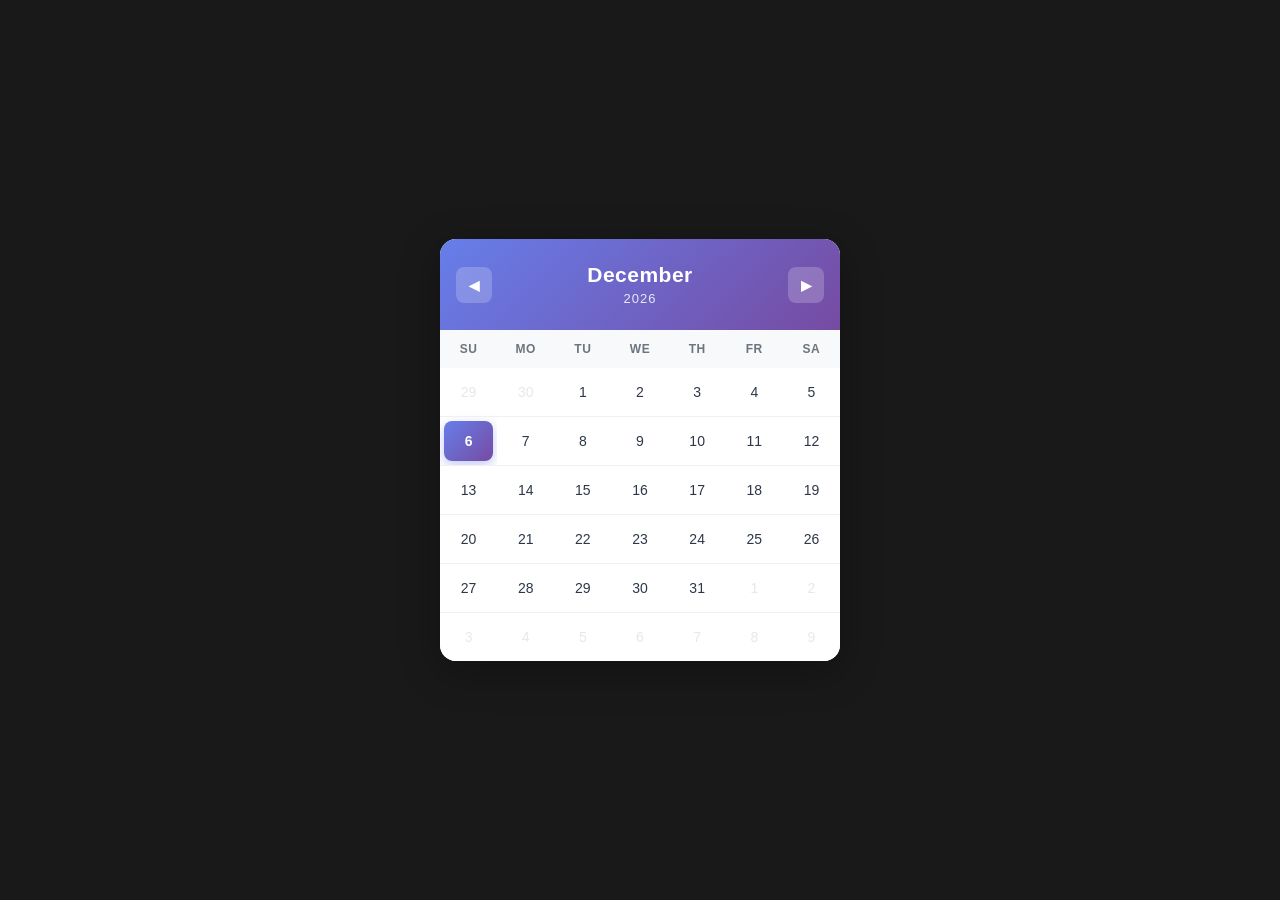
==== index.html @ a76a712a "index.html" ====
<!DOCTYPE html>
<html lang="en">
<head>
<meta charset="UTF-8">
<meta name="viewport" content="width=device-width, initial-scale=1.0">
<title>Calendar</title>

<style>
* {
    box-sizing: border-box;
}

body {
    margin: 0;
    min-height: 100vh;
    background: #191919;
    font-family: -apple-system, BlinkMacSystemFont, 'Segoe UI', 'Roboto', 'Oxygen', 'Ubuntu', 'Cantarell', sans-serif;
}

.wrapper {
    display: flex;
    align-items: center;
    justify-content: center;
    min-height: 100vh;
    padding: 20px;
}

#calendar {
    margin: 0 auto;
    font-size: 14px;
}

table {
    border-collapse: collapse;
    table-layout: fixed;
    background-color: #fff;
    border-radius: 16px;
    overflow: hidden;
    box-shadow: 0 10px 40px rgba(0, 0, 0, 0.3);
    width: 400px;
}

.month {
    background: linear-gradient(135deg, #667eea 0%, #764ba2 100%);
    color: #fff;
    font-size: 1.5em;
    font-weight: 600;
    padding: 24px 20px;
    position: relative;
    letter-spacing: 0.5px;
}

.year {
    font-size: 13px;
    font-weight: 400;
    display: block;
    color: rgba(255, 255, 255, 0.85);
    margin-top: 4px;
    letter-spacing: 1px;
}

.day-header {
    background-color: #f8f9fa;
    font-weight: 600;
    font-size: 12px;
    color: #6c757d;
    text-transform: uppercase;
    letter-spacing: 0.5px;
}

td, th {
    text-align: center;
    background-color: #fff;
}

th {
    padding: 12px 8px;
}

td {
    padding: 0;
    border-bottom: 1px solid #f0f0f0;
    transition: background-color 0.2s ease;
}

td:hover:not(.fora):not(.avui) {
    background-color: #f8f9fa;
}

td > span {
    color: #2d3748;
    padding: 12px;
    display: block;
    border-radius: 8px;
    margin: 4px;
    transition: all 0.2s ease;
    font-weight: 500;
    cursor: pointer;
}

td:hover:not(.fora):not(.avui) > span {
    background-color: #e9ecef;
    transform: scale(1.05);
}

td.avui > span {
    font-weight: 700;
    background: linear-gradient(135deg, #667eea 0%, #764ba2 100%);
    color: #fff;
    box-shadow: 0 4px 12px rgba(102, 126, 234, 0.4);
}

td.fora > span {
    opacity: 0.3;
    color: #adb5bd;
}

.boto-next, .boto-prev {
    background: rgba(255, 255, 255, 0.2);
    color: #fff;
    border: none;
    font-size: 20px;
    font-weight: bold;
    padding: 8px;
    height: 36px;
    width: 36px;
    position: absolute;
    top: 50%;
    transform: translateY(-50%);
    border-radius: 8px;
    cursor: pointer;
    transition: all 0.2s ease;
    display: flex;
    align-items: center;
    justify-content: center;
}

.boto-next:hover, .boto-prev:hover {
    background: rgba(255, 255, 255, 0.3);
    transform: translateY(-50%) scale(1.1);
}

.boto-next:active, .boto-prev:active {
    transform: translateY(-50%) scale(0.95);
}

.boto-next {
    right: 16px;
}

.boto-prev {
    left: 16px;
}

tr:last-child td {
    border-bottom: none;
}
</style>
</head>

<body>

<div class="wrapper">
    <div id="calendar"></div>
</div>

<script>
var months = [
    'January','February','March','April','May','June',
    'July','August','September','October','November','December'
];

var days_abr = ['Su','Mo','Tu','We','Th','Fr','Sa'];

Number.prototype.pad = function(num) {
    return String(this).padStart(num, '0');
}

function calendar(widget, data) {

    var original = widget.querySelector('table');

    if (!original) {
        original = document.createElement('table');
        widget.appendChild(original);
    }

    original.innerHTML = '';

    var headerRow = document.createElement('tr');
    var header = document.createElement('th');
    header.colSpan = 7;
    header.className = 'month';

    var prev = document.createElement('button');
    prev.className = 'boto-prev';
    prev.innerHTML = '&#9666;';
    prev.onclick = () => {
        data.setMonth(data.getMonth() - 1);
        calendar(widget, data);
    };

    var next = document.createElement('button');
    next.className = 'boto-next';
    next.innerHTML = '&#9656;';
    next.onclick = () => {
        data.setMonth(data.getMonth() + 1);
        calendar(widget, data);
    };

    header.innerHTML =
        months[data.getMonth()] +
        '<span class="year">' + data.getFullYear() + '</span>';

    header.appendChild(prev);
    header.appendChild(next);
    headerRow.appendChild(header);
    original.appendChild(headerRow);

    var dayRow = document.createElement('tr');
    days_abr.forEach(d => {
        var th = document.createElement('th');
        th.className = 'day-header';
        th.innerText = d;
        dayRow.appendChild(th);
    });
    original.appendChild(dayRow);

    var firstDay = new Date(data.getFullYear(), data.getMonth(), 1).getDay();
    var current = new Date(data.getFullYear(), data.getMonth(), 1 - firstDay);

    for (let w = 0; w < 6; w++) {
        var row = document.createElement('tr');

        for (let d = 0; d < 7; d++) {
            var td = document.createElement('td');
            var span = document.createElement('span');
            span.innerText = current.getDate();

            if (current.getMonth() !== data.getMonth())
                td.className = 'fora';

            if (current.toDateString() === new Date().toDateString())
                td.className = 'avui';

            td.appendChild(span);
            row.appendChild(td);
            current.setDate(current.getDate() + 1);
        }
        original.appendChild(row);
    }
}

calendar(document.getElementById('calendar'), new Date());
</script>

</body>
</html>
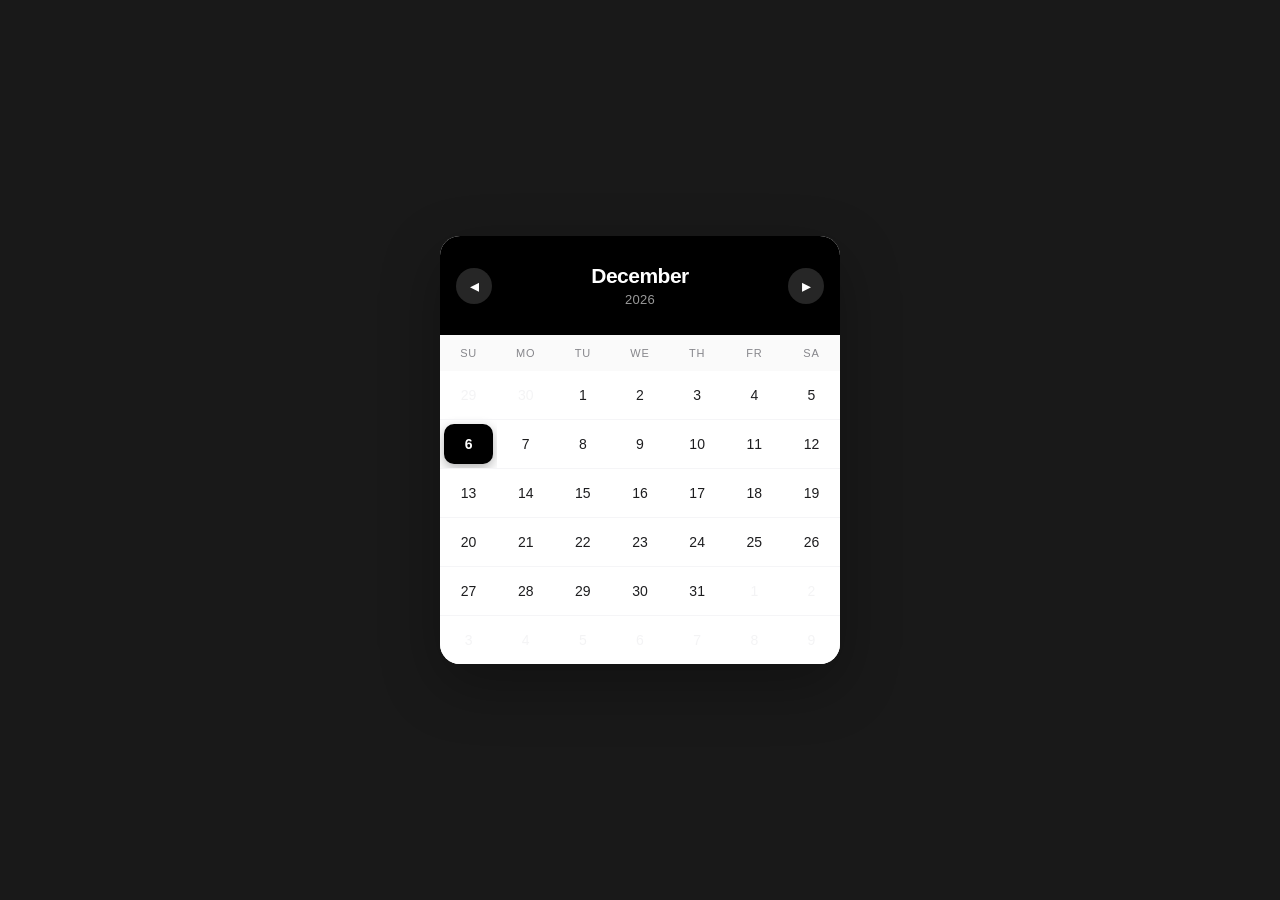
==== commit ad8b02eb: "index.html" ====
--- a/index.html
+++ b/index.html
@@ -14,7 +14,7 @@
     margin: 0;
     min-height: 100vh;
     background: #191919;
-    font-family: -apple-system, BlinkMacSystemFont, 'Segoe UI', 'Roboto', 'Oxygen', 'Ubuntu', 'Cantarell', sans-serif;
+    font-family: -apple-system, BlinkMacSystemFont, 'SF Pro Display', 'SF Pro Text', 'Helvetica Neue', sans-serif;
 }
 
 .wrapper {
@@ -34,38 +34,38 @@
     border-collapse: collapse;
     table-layout: fixed;
     background-color: #fff;
-    border-radius: 16px;
+    border-radius: 20px;
     overflow: hidden;
-    box-shadow: 0 10px 40px rgba(0, 0, 0, 0.3);
+    box-shadow: 0 20px 60px rgba(0, 0, 0, 0.3);
     width: 400px;
 }
 
 .month {
-    background: linear-gradient(135deg, #667eea 0%, #764ba2 100%);
+    background: #000;
     color: #fff;
     font-size: 1.5em;
     font-weight: 600;
-    padding: 24px 20px;
+    padding: 28px 20px;
     position: relative;
-    letter-spacing: 0.5px;
+    letter-spacing: -0.5px;
 }
 
 .year {
     font-size: 13px;
     font-weight: 400;
     display: block;
-    color: rgba(255, 255, 255, 0.85);
+    color: rgba(255, 255, 255, 0.6);
     margin-top: 4px;
-    letter-spacing: 1px;
+    letter-spacing: 0.3px;
 }
 
 .day-header {
-    background-color: #f8f9fa;
-    font-weight: 600;
-    font-size: 12px;
-    color: #6c757d;
+    background-color: #fafafa;
+    font-weight: 500;
+    font-size: 11px;
+    color: #86868b;
     text-transform: uppercase;
-    letter-spacing: 0.5px;
+    letter-spacing: 0.8px;
 }
 
 td, th {
@@ -79,65 +79,66 @@
 
 td {
     padding: 0;
-    border-bottom: 1px solid #f0f0f0;
+    border-bottom: 1px solid #f5f5f7;
     transition: background-color 0.2s ease;
 }
 
 td:hover:not(.fora):not(.avui) {
-    background-color: #f8f9fa;
+    background-color: #fafafa;
 }
 
 td > span {
-    color: #2d3748;
+    color: #1d1d1f;
     padding: 12px;
     display: block;
-    border-radius: 8px;
+    border-radius: 10px;
     margin: 4px;
     transition: all 0.2s ease;
-    font-weight: 500;
+    font-weight: 400;
     cursor: pointer;
 }
 
 td:hover:not(.fora):not(.avui) > span {
-    background-color: #e9ecef;
+    background-color: #f5f5f7;
     transform: scale(1.05);
 }
 
 td.avui > span {
-    font-weight: 700;
-    background: linear-gradient(135deg, #667eea 0%, #764ba2 100%);
+    font-weight: 600;
+    background: #000;
     color: #fff;
-    box-shadow: 0 4px 12px rgba(102, 126, 234, 0.4);
+    box-shadow: 0 4px 12px rgba(0, 0, 0, 0.3);
 }
 
 td.fora > span {
-    opacity: 0.3;
-    color: #adb5bd;
+    opacity: 0.25;
+    color: #d2d2d7;
 }
 
 .boto-next, .boto-prev {
-    background: rgba(255, 255, 255, 0.2);
+    background: rgba(255, 255, 255, 0.15);
     color: #fff;
     border: none;
-    font-size: 20px;
-    font-weight: bold;
+    font-size: 18px;
+    font-weight: 500;
     padding: 8px;
     height: 36px;
     width: 36px;
     position: absolute;
     top: 50%;
     transform: translateY(-50%);
-    border-radius: 8px;
+    border-radius: 50%;
     cursor: pointer;
     transition: all 0.2s ease;
     display: flex;
     align-items: center;
     justify-content: center;
+    backdrop-filter: blur(10px);
 }
 
 .boto-next:hover, .boto-prev:hover {
-    background: rgba(255, 255, 255, 0.3);
-    transform: translateY(-50%) scale(1.1);
+    background: rgba(255, 255, 255, 0.25);
+    transform: translateY(-50%) scale(1.05);
 }
 
 .boto-next:active, .boto-prev:active {
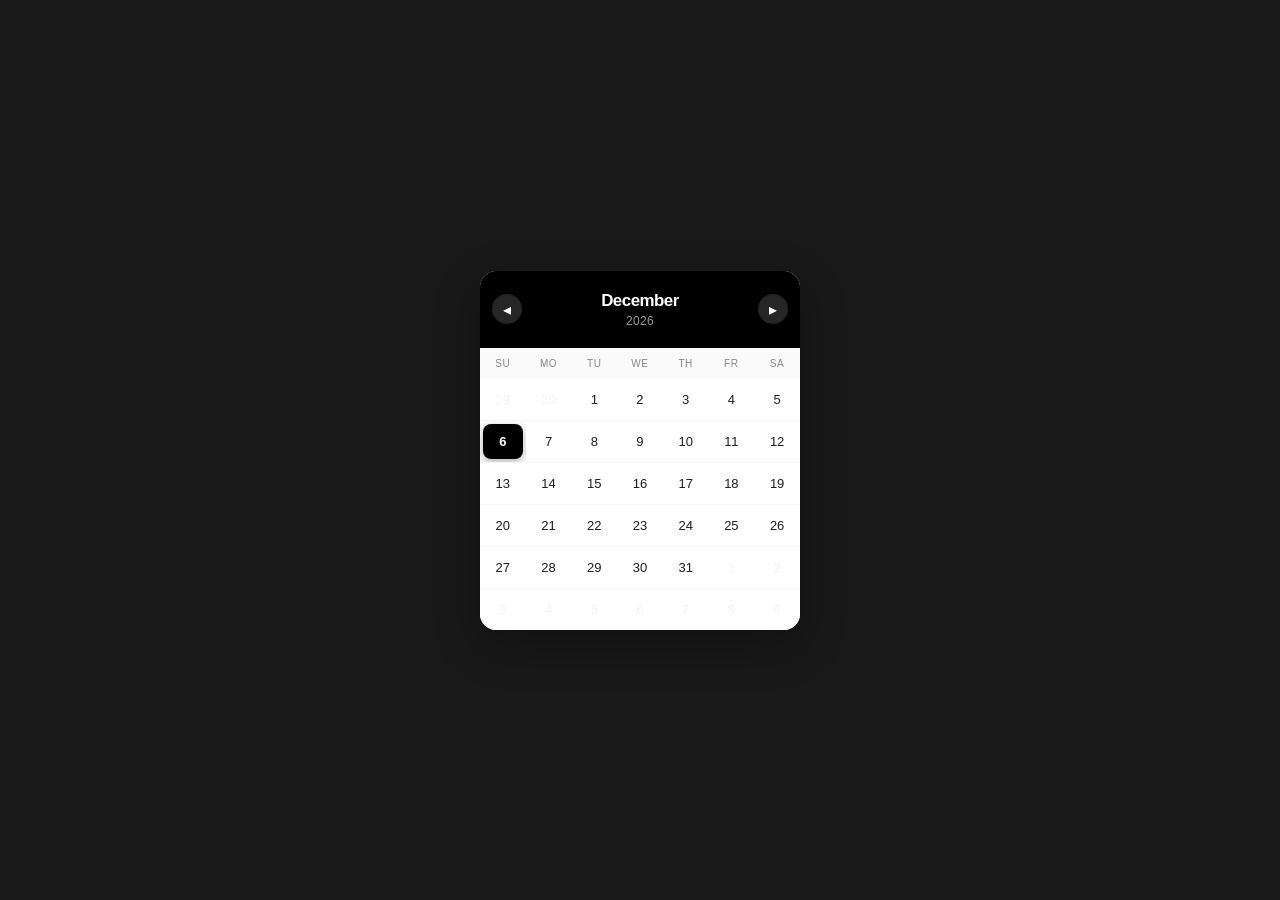
==== commit ec529c57: "index.html" ====
--- a/index.html
+++ b/index.html
@@ -27,45 +27,45 @@
 
 #calendar {
     margin: 0 auto;
-    font-size: 14px;
+    font-size: 13px;
 }
 
 table {
     border-collapse: collapse;
     table-layout: fixed;
     background-color: #fff;
-    border-radius: 20px;
+    border-radius: 16px;
     overflow: hidden;
-    box-shadow: 0 20px 60px rgba(0, 0, 0, 0.3);
-    width: 400px;
+    box-shadow: 0 15px 45px rgba(0, 0, 0, 0.3);
+    width: 320px;
 }
 
 .month {
     background: #000;
     color: #fff;
-    font-size: 1.5em;
+    font-size: 1.3em;
     font-weight: 600;
-    padding: 28px 20px;
+    padding: 20px 16px;
     position: relative;
     letter-spacing: -0.5px;
 }
 
 .year {
-    font-size: 13px;
+    font-size: 12px;
     font-weight: 400;
     display: block;
     color: rgba(255, 255, 255, 0.6);
-    margin-top: 4px;
+    margin-top: 3px;
     letter-spacing: 0.3px;
 }
 
 .day-header {
     background-color: #fafafa;
     font-weight: 500;
-    font-size: 11px;
+    font-size: 10px;
     color: #86868b;
     text-transform: uppercase;
-    letter-spacing: 0.8px;
+    letter-spacing: 0.6px;
 }
 
 td, th {
@@ -74,7 +74,7 @@
 }
 
 th {
-    padding: 12px 8px;
+    padding: 10px 6px;
 }
 
 td {
@@ -89,10 +89,10 @@
 
 td > span {
     color: #1d1d1f;
-    padding: 12px;
+    padding: 10px;
     display: block;
-    border-radius: 10px;
-    margin: 4px;
+    border-radius: 8px;
+    margin: 3px;
     transition: all 0.2s ease;
     font-weight: 400;
     cursor: pointer;
@@ -107,7 +107,7 @@
     font-weight: 600;
     background: #000;
     color: #fff;
-    box-shadow: 0 4px 12px rgba(0, 0, 0, 0.3);
+    box-shadow: 0 3px 10px rgba(0, 0, 0, 0.3);
 }
 
 td.fora > span {
@@ -119,11 +119,11 @@
     background: rgba(255, 255, 255, 0.15);
     color: #fff;
     border: none;
-    font-size: 18px;
+    font-size: 16px;
     font-weight: 500;
-    padding: 8px;
-    height: 36px;
-    width: 36px;
+    padding: 6px;
+    height: 30px;
+    width: 30px;
     position: absolute;
     top: 50%;
     transform: translateY(-50%);
@@ -146,11 +146,11 @@
 }
 
 .boto-next {
-    right: 16px;
+    right: 12px;
 }
 
 .boto-prev {
-    left: 16px;
+    left: 12px;
 }
 
 tr:last-child td {
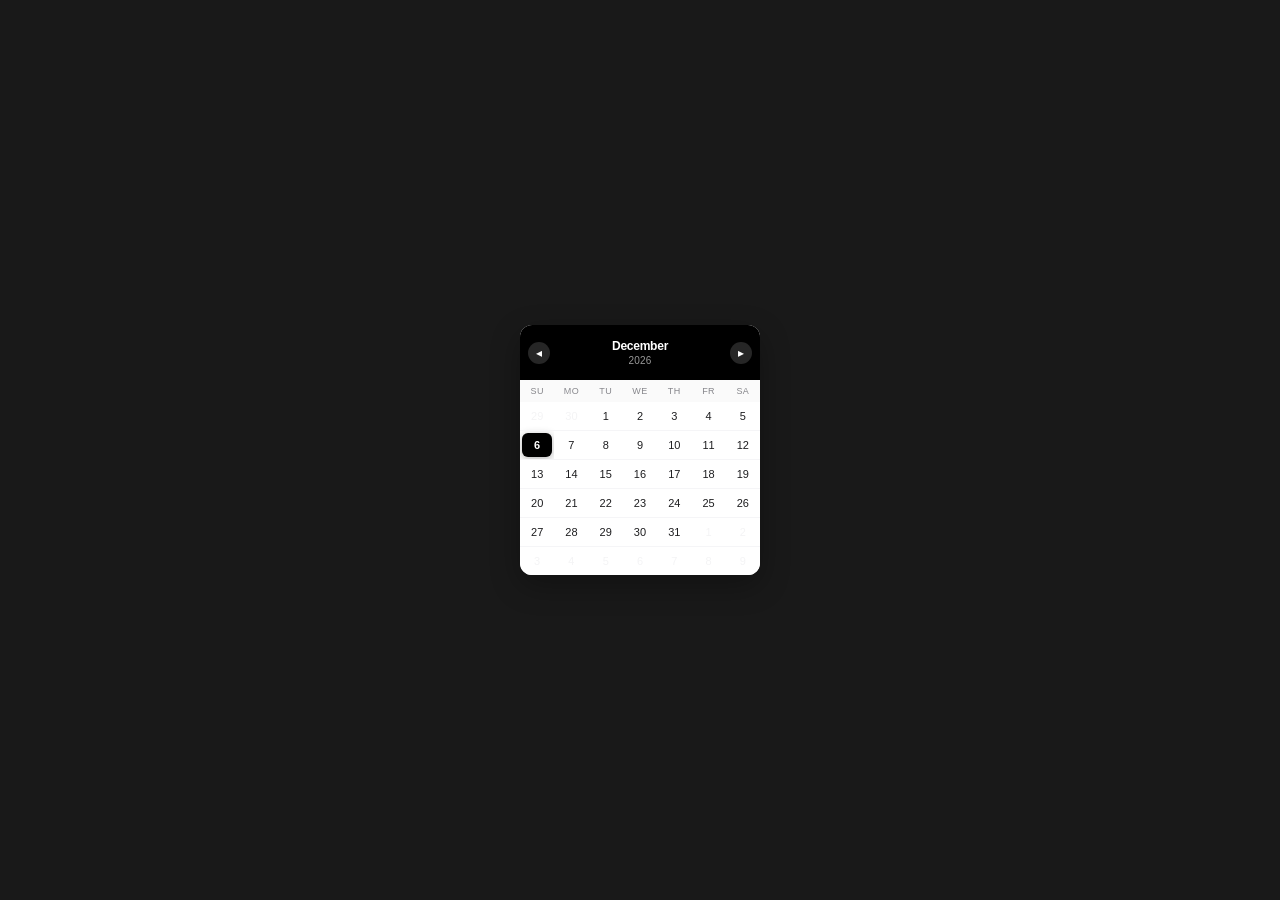
==== commit 18f13ca3: "index.html" ====
--- a/index.html
+++ b/index.html
@@ -27,45 +27,45 @@
 
 #calendar {
     margin: 0 auto;
-    font-size: 13px;
+    font-size: 11px;
 }
 
 table {
     border-collapse: collapse;
     table-layout: fixed;
     background-color: #fff;
-    border-radius: 16px;
+    border-radius: 12px;
     overflow: hidden;
-    box-shadow: 0 15px 45px rgba(0, 0, 0, 0.3);
-    width: 320px;
+    box-shadow: 0 10px 30px rgba(0, 0, 0, 0.3);
+    width: 240px;
 }
 
 .month {
     background: #000;
     color: #fff;
-    font-size: 1.3em;
+    font-size: 1.1em;
     font-weight: 600;
-    padding: 20px 16px;
+    padding: 14px 12px;
     position: relative;
-    letter-spacing: -0.5px;
+    letter-spacing: -0.3px;
 }
 
 .year {
-    font-size: 12px;
+    font-size: 10px;
     font-weight: 400;
     display: block;
     color: rgba(255, 255, 255, 0.6);
-    margin-top: 3px;
-    letter-spacing: 0.3px;
+    margin-top: 2px;
+    letter-spacing: 0.2px;
 }
 
 .day-header {
     background-color: #fafafa;
     font-weight: 500;
-    font-size: 10px;
+    font-size: 9px;
     color: #86868b;
     text-transform: uppercase;
-    letter-spacing: 0.6px;
+    letter-spacing: 0.4px;
 }
 
 td, th {
@@ -74,7 +74,7 @@
 }
 
 th {
-    padding: 10px 6px;
+    padding: 6px 4px;
 }
 
 td {
@@ -89,10 +89,10 @@
 
 td > span {
     color: #1d1d1f;
-    padding: 10px;
+    padding: 6px;
     display: block;
-    border-radius: 8px;
-    margin: 3px;
+    border-radius: 6px;
+    margin: 2px;
     transition: all 0.2s ease;
     font-weight: 400;
     cursor: pointer;
@@ -107,7 +107,7 @@
     font-weight: 600;
     background: #000;
     color: #fff;
-    box-shadow: 0 3px 10px rgba(0, 0, 0, 0.3);
+    box-shadow: 0 2px 8px rgba(0, 0, 0, 0.3);
 }
 
 td.fora > span {
@@ -119,11 +119,11 @@
     background: rgba(255, 255, 255, 0.15);
     color: #fff;
     border: none;
-    font-size: 16px;
+    font-size: 12px;
     font-weight: 500;
-    padding: 6px;
-    height: 30px;
-    width: 30px;
+    padding: 4px;
+    height: 22px;
+    width: 22px;
     position: absolute;
     top: 50%;
     transform: translateY(-50%);
@@ -146,11 +146,11 @@
 }
 
 .boto-next {
-    right: 12px;
+    right: 8px;
 }
 
 .boto-prev {
-    left: 12px;
+    left: 8px;
 }
 
 tr:last-child td {
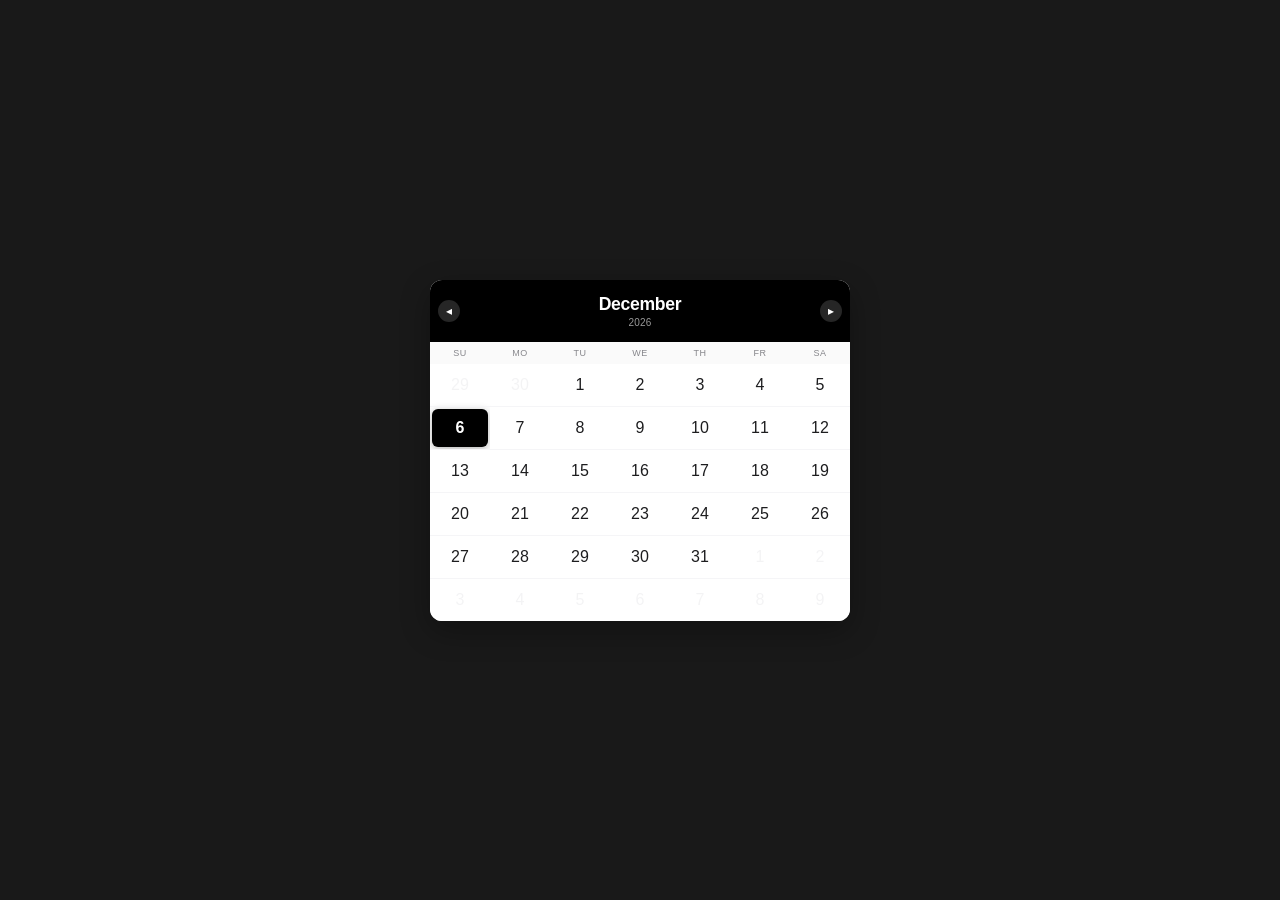
==== commit 8626eb15: "Update index.html" ====
--- a/index.html
+++ b/index.html
@@ -27,7 +27,7 @@
 
 #calendar {
     margin: 0 auto;
-    font-size: 11px;
+    font-size: 16px;
 }
 
 table {
@@ -37,7 +37,7 @@
     border-radius: 12px;
     overflow: hidden;
     box-shadow: 0 10px 30px rgba(0, 0, 0, 0.3);
-    width: 240px;
+    width: 420px;
 }
 
 .month {
@@ -89,7 +89,7 @@
 
 td > span {
     color: #1d1d1f;
-    padding: 6px;
+    padding: 10px;
     display: block;
     border-radius: 6px;
     margin: 2px;
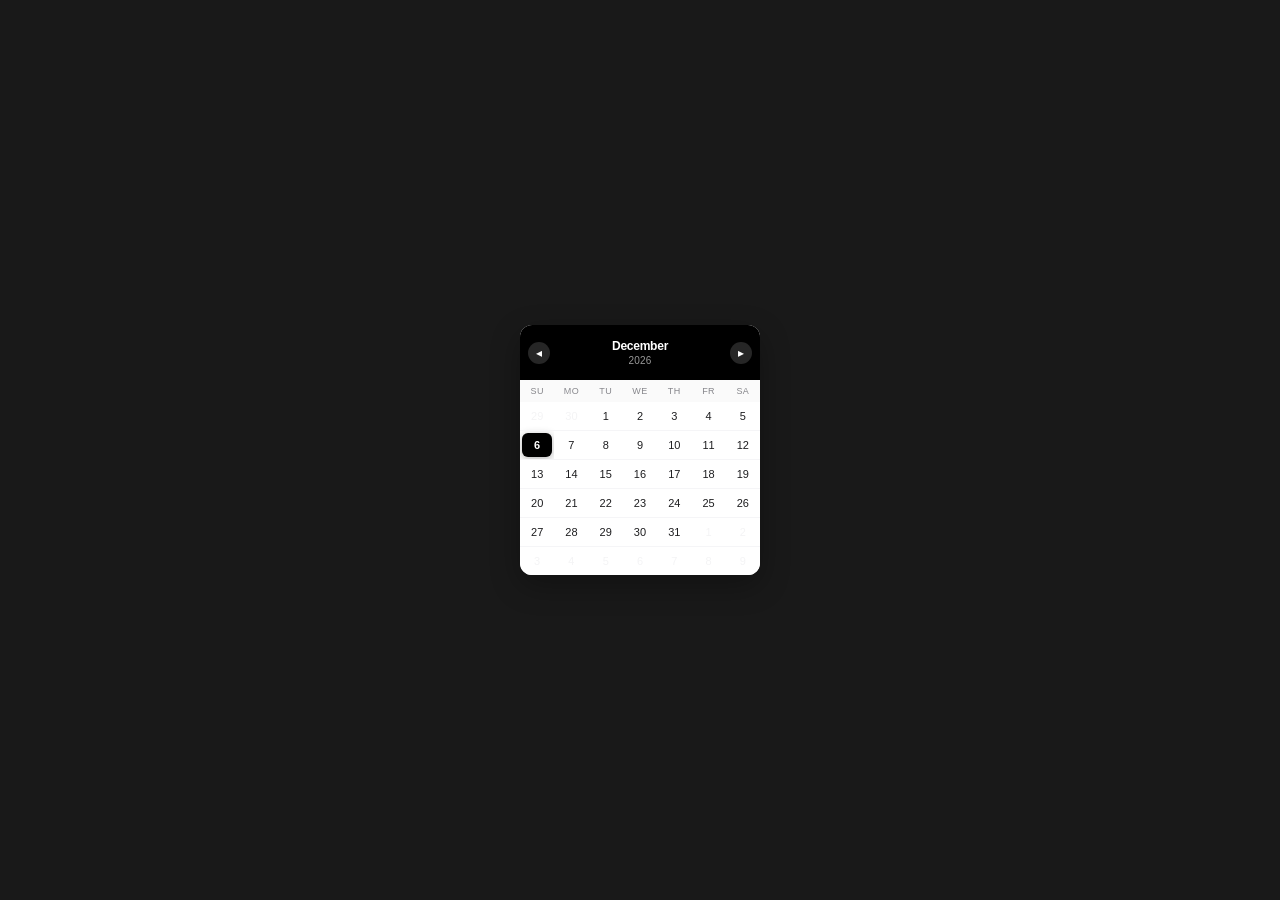
==== commit 8937a3b5: "Add files via upload" ====
--- a/index.html
+++ b/index.html
@@ -1,259 +1,259 @@
-<!DOCTYPE html>
-<html lang="en">
-<head>
-<meta charset="UTF-8">
-<meta name="viewport" content="width=device-width, initial-scale=1.0">
-<title>Calendar</title>
-
-<style>
-* {
-    box-sizing: border-box;
-}
-
-body {
-    margin: 0;
-    min-height: 100vh;
-    background: #191919;
-    font-family: -apple-system, BlinkMacSystemFont, 'SF Pro Display', 'SF Pro Text', 'Helvetica Neue', sans-serif;
-}
-
-.wrapper {
-    display: flex;
-    align-items: center;
-    justify-content: center;
-    min-height: 100vh;
-    padding: 20px;
-}
-
-#calendar {
-    margin: 0 auto;
-    font-size: 16px;
-}
-
-table {
-    border-collapse: collapse;
-    table-layout: fixed;
-    background-color: #fff;
-    border-radius: 12px;
-    overflow: hidden;
-    box-shadow: 0 10px 30px rgba(0, 0, 0, 0.3);
-    width: 420px;
-}
-
-.month {
-    background: #000;
-    color: #fff;
-    font-size: 1.1em;
-    font-weight: 600;
-    padding: 14px 12px;
-    position: relative;
-    letter-spacing: -0.3px;
-}
-
-.year {
-    font-size: 10px;
-    font-weight: 400;
-    display: block;
-    color: rgba(255, 255, 255, 0.6);
-    margin-top: 2px;
-    letter-spacing: 0.2px;
-}
-
-.day-header {
-    background-color: #fafafa;
-    font-weight: 500;
-    font-size: 9px;
-    color: #86868b;
-    text-transform: uppercase;
-    letter-spacing: 0.4px;
-}
-
-td, th {
-    text-align: center;
-    background-color: #fff;
-}
-
-th {
-    padding: 6px 4px;
-}
-
-td {
-    padding: 0;
-    border-bottom: 1px solid #f5f5f7;
-    transition: background-color 0.2s ease;
-}
-
-td:hover:not(.fora):not(.avui) {
-    background-color: #fafafa;
-}
-
-td > span {
-    color: #1d1d1f;
-    padding: 10px;
-    display: block;
-    border-radius: 6px;
-    margin: 2px;
-    transition: all 0.2s ease;
-    font-weight: 400;
-    cursor: pointer;
-}
-
-td:hover:not(.fora):not(.avui) > span {
-    background-color: #f5f5f7;
-    transform: scale(1.05);
-}
-
-td.avui > span {
-    font-weight: 600;
-    background: #000;
-    color: #fff;
-    box-shadow: 0 2px 8px rgba(0, 0, 0, 0.3);
-}
-
-td.fora > span {
-    opacity: 0.25;
-    color: #d2d2d7;
-}
-
-.boto-next, .boto-prev {
-    background: rgba(255, 255, 255, 0.15);
-    color: #fff;
-    border: none;
-    font-size: 12px;
-    font-weight: 500;
-    padding: 4px;
-    height: 22px;
-    width: 22px;
-    position: absolute;
-    top: 50%;
-    transform: translateY(-50%);
-    border-radius: 50%;
-    cursor: pointer;
-    transition: all 0.2s ease;
-    display: flex;
-    align-items: center;
-    justify-content: center;
-    backdrop-filter: blur(10px);
-}
-
-.boto-next:hover, .boto-prev:hover {
-    background: rgba(255, 255, 255, 0.25);
-    transform: translateY(-50%) scale(1.05);
-}
-
-.boto-next:active, .boto-prev:active {
-    transform: translateY(-50%) scale(0.95);
-}
-
-.boto-next {
-    right: 8px;
-}
-
-.boto-prev {
-    left: 8px;
-}
-
-tr:last-child td {
-    border-bottom: none;
-}
-</style>
-</head>
-
-<body>
-
-<div class="wrapper">
-    <div id="calendar"></div>
-</div>
-
-<script>
-var months = [
-    'January','February','March','April','May','June',
-    'July','August','September','October','November','December'
-];
-
-var days_abr = ['Su','Mo','Tu','We','Th','Fr','Sa'];
-
-Number.prototype.pad = function(num) {
-    return String(this).padStart(num, '0');
-}
-
-function calendar(widget, data) {
-
-    var original = widget.querySelector('table');
-
-    if (!original) {
-        original = document.createElement('table');
-        widget.appendChild(original);
-    }
-
-    original.innerHTML = '';
-
-    var headerRow = document.createElement('tr');
-    var header = document.createElement('th');
-    header.colSpan = 7;
-    header.className = 'month';
-
-    var prev = document.createElement('button');
-    prev.className = 'boto-prev';
-    prev.innerHTML = '&#9666;';
-    prev.onclick = () => {
-        data.setMonth(data.getMonth() - 1);
-        calendar(widget, data);
-    };
-
-    var next = document.createElement('button');
-    next.className = 'boto-next';
-    next.innerHTML = '&#9656;';
-    next.onclick = () => {
-        data.setMonth(data.getMonth() + 1);
-        calendar(widget, data);
-    };
-
-    header.innerHTML =
-        months[data.getMonth()] +
-        '<span class="year">' + data.getFullYear() + '</span>';
-
-    header.appendChild(prev);
-    header.appendChild(next);
-    headerRow.appendChild(header);
-    original.appendChild(headerRow);
-
-    var dayRow = document.createElement('tr');
-    days_abr.forEach(d => {
-        var th = document.createElement('th');
-        th.className = 'day-header';
-        th.innerText = d;
-        dayRow.appendChild(th);
-    });
-    original.appendChild(dayRow);
-
-    var firstDay = new Date(data.getFullYear(), data.getMonth(), 1).getDay();
-    var current = new Date(data.getFullYear(), data.getMonth(), 1 - firstDay);
-
-    for (let w = 0; w < 6; w++) {
-        var row = document.createElement('tr');
-
-        for (let d = 0; d < 7; d++) {
-            var td = document.createElement('td');
-            var span = document.createElement('span');
-            span.innerText = current.getDate();
-
-            if (current.getMonth() !== data.getMonth())
-                td.className = 'fora';
-
-            if (current.toDateString() === new Date().toDateString())
-                td.className = 'avui';
-
-            td.appendChild(span);
-            row.appendChild(td);
-            current.setDate(current.getDate() + 1);
-        }
-        original.appendChild(row);
-    }
-}
-
-calendar(document.getElementById('calendar'), new Date());
-</script>
-
-</body>
-</html>
+<!DOCTYPE html>
+<html lang="en">
+<head>
+<meta charset="UTF-8">
+<meta name="viewport" content="width=device-width, initial-scale=1.0">
+<title>Calendar</title>
+
+<style>
+* {
+    box-sizing: border-box;
+}
+
+body {
+    margin: 0;
+    min-height: 100vh;
+    background: #191919;
+    font-family: -apple-system, BlinkMacSystemFont, 'SF Pro Display', 'SF Pro Text', 'Helvetica Neue', sans-serif;
+}
+
+.wrapper {
+    display: flex;
+    align-items: center;
+    justify-content: center;
+    min-height: 100vh;
+    padding: 20px;
+}
+
+#calendar {
+    margin: 0 auto;
+    font-size: 11px;
+}
+
+table {
+    border-collapse: collapse;
+    table-layout: fixed;
+    background-color: #fff;
+    border-radius: 12px;
+    overflow: hidden;
+    box-shadow: 0 10px 30px rgba(0, 0, 0, 0.3);
+    width: 240px;
+}
+
+.month {
+    background: #000;
+    color: #fff;
+    font-size: 1.1em;
+    font-weight: 600;
+    padding: 14px 12px;
+    position: relative;
+    letter-spacing: -0.3px;
+}
+
+.year {
+    font-size: 10px;
+    font-weight: 400;
+    display: block;
+    color: rgba(255, 255, 255, 0.6);
+    margin-top: 2px;
+    letter-spacing: 0.2px;
+}
+
+.day-header {
+    background-color: #fafafa;
+    font-weight: 500;
+    font-size: 9px;
+    color: #86868b;
+    text-transform: uppercase;
+    letter-spacing: 0.4px;
+}
+
+td, th {
+    text-align: center;
+    background-color: #fff;
+}
+
+th {
+    padding: 6px 4px;
+}
+
+td {
+    padding: 0;
+    border-bottom: 1px solid #f5f5f7;
+    transition: background-color 0.2s ease;
+}
+
+td:hover:not(.fora):not(.avui) {
+    background-color: #fafafa;
+}
+
+td > span {
+    color: #1d1d1f;
+    padding: 6px;
+    display: block;
+    border-radius: 6px;
+    margin: 2px;
+    transition: all 0.2s ease;
+    font-weight: 400;
+    cursor: pointer;
+}
+
+td:hover:not(.fora):not(.avui) > span {
+    background-color: #f5f5f7;
+    transform: scale(1.05);
+}
+
+td.avui > span {
+    font-weight: 600;
+    background: #000;
+    color: #fff;
+    box-shadow: 0 2px 8px rgba(0, 0, 0, 0.3);
+}
+
+td.fora > span {
+    opacity: 0.25;
+    color: #d2d2d7;
+}
+
+.boto-next, .boto-prev {
+    background: rgba(255, 255, 255, 0.15);
+    color: #fff;
+    border: none;
+    font-size: 12px;
+    font-weight: 500;
+    padding: 4px;
+    height: 22px;
+    width: 22px;
+    position: absolute;
+    top: 50%;
+    transform: translateY(-50%);
+    border-radius: 50%;
+    cursor: pointer;
+    transition: all 0.2s ease;
+    display: flex;
+    align-items: center;
+    justify-content: center;
+    backdrop-filter: blur(10px);
+}
+
+.boto-next:hover, .boto-prev:hover {
+    background: rgba(255, 255, 255, 0.25);
+    transform: translateY(-50%) scale(1.05);
+}
+
+.boto-next:active, .boto-prev:active {
+    transform: translateY(-50%) scale(0.95);
+}
+
+.boto-next {
+    right: 8px;
+}
+
+.boto-prev {
+    left: 8px;
+}
+
+tr:last-child td {
+    border-bottom: none;
+}
+</style>
+</head>
+
+<body>
+
+<div class="wrapper">
+    <div id="calendar"></div>
+</div>
+
+<script>
+var months = [
+    'January','February','March','April','May','June',
+    'July','August','September','October','November','December'
+];
+
+var days_abr = ['Su','Mo','Tu','We','Th','Fr','Sa'];
+
+Number.prototype.pad = function(num) {
+    return String(this).padStart(num, '0');
+}
+
+function calendar(widget, data) {
+
+    var original = widget.querySelector('table');
+
+    if (!original) {
+        original = document.createElement('table');
+        widget.appendChild(original);
+    }
+
+    original.innerHTML = '';
+
+    var headerRow = document.createElement('tr');
+    var header = document.createElement('th');
+    header.colSpan = 7;
+    header.className = 'month';
+
+    var prev = document.createElement('button');
+    prev.className = 'boto-prev';
+    prev.innerHTML = '&#9666;';
+    prev.onclick = () => {
+        data.setMonth(data.getMonth() - 1);
+        calendar(widget, data);
+    };
+
+    var next = document.createElement('button');
+    next.className = 'boto-next';
+    next.innerHTML = '&#9656;';
+    next.onclick = () => {
+        data.setMonth(data.getMonth() + 1);
+        calendar(widget, data);
+    };
+
+    header.innerHTML =
+        months[data.getMonth()] +
+        '<span class="year">' + data.getFullYear() + '</span>';
+
+    header.appendChild(prev);
+    header.appendChild(next);
+    headerRow.appendChild(header);
+    original.appendChild(headerRow);
+
+    var dayRow = document.createElement('tr');
+    days_abr.forEach(d => {
+        var th = document.createElement('th');
+        th.className = 'day-header';
+        th.innerText = d;
+        dayRow.appendChild(th);
+    });
+    original.appendChild(dayRow);
+
+    var firstDay = new Date(data.getFullYear(), data.getMonth(), 1).getDay();
+    var current = new Date(data.getFullYear(), data.getMonth(), 1 - firstDay);
+
+    for (let w = 0; w < 6; w++) {
+        var row = document.createElement('tr');
+
+        for (let d = 0; d < 7; d++) {
+            var td = document.createElement('td');
+            var span = document.createElement('span');
+            span.innerText = current.getDate();
+
+            if (current.getMonth() !== data.getMonth())
+                td.className = 'fora';
+
+            if (current.toDateString() === new Date().toDateString())
+                td.className = 'avui';
+
+            td.appendChild(span);
+            row.appendChild(td);
+            current.setDate(current.getDate() + 1);
+        }
+        original.appendChild(row);
+    }
+}
+
+calendar(document.getElementById('calendar'), new Date());
+</script>
+
+</body>
+</html>
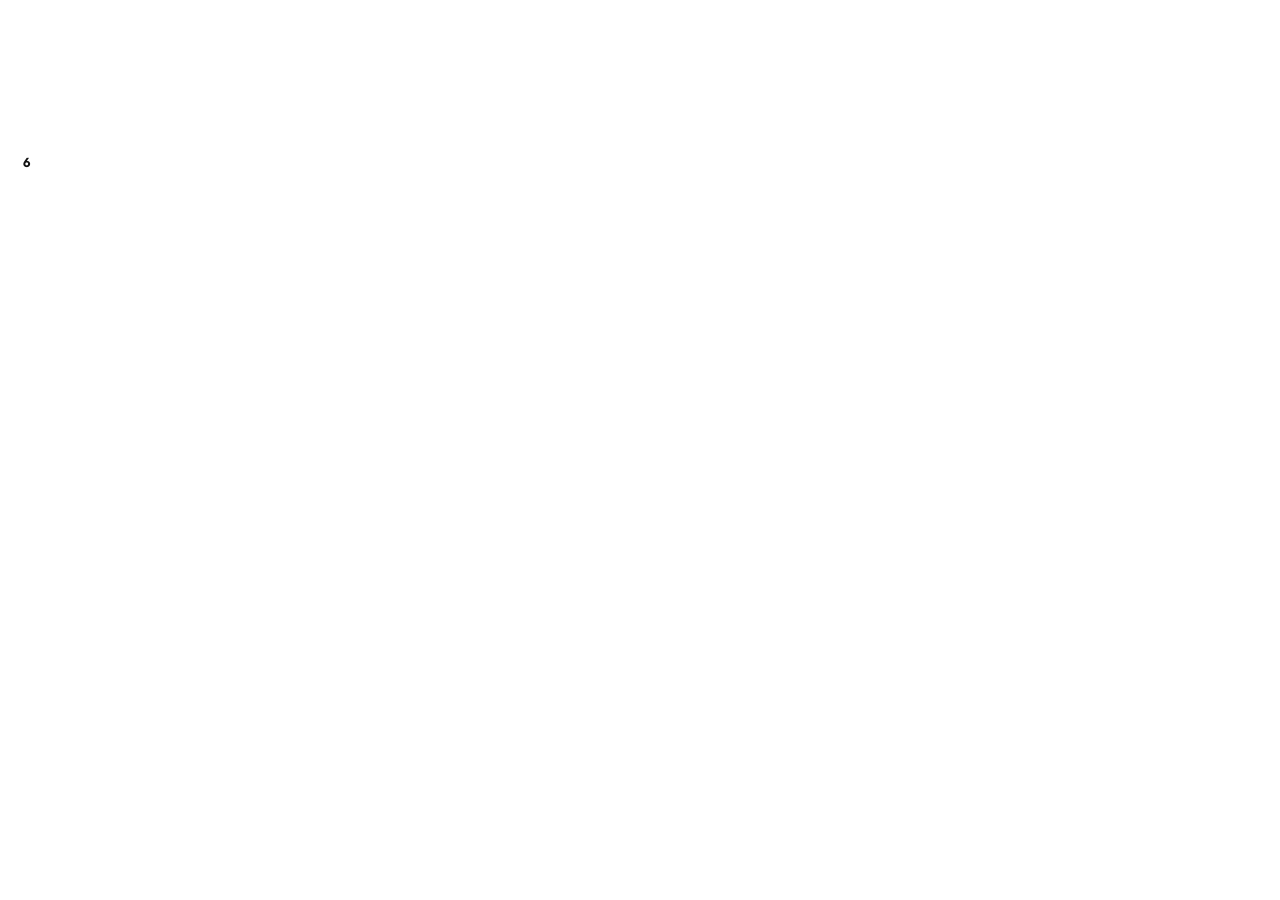
==== commit 2a0f0e9c: "Add files via upload" ====
--- a/index.html
+++ b/index.html
@@ -1,259 +1,15 @@
-<!DOCTYPE html>
-<html lang="en">
-<head>
-<meta charset="UTF-8">
-<meta name="viewport" content="width=device-width, initial-scale=1.0">
-<title>Calendar</title>
-
-<style>
-* {
-    box-sizing: border-box;
-}
-
-body {
-    margin: 0;
-    min-height: 100vh;
-    background: #191919;
-    font-family: -apple-system, BlinkMacSystemFont, 'SF Pro Display', 'SF Pro Text', 'Helvetica Neue', sans-serif;
-}
-
-.wrapper {
-    display: flex;
-    align-items: center;
-    justify-content: center;
-    min-height: 100vh;
-    padding: 20px;
-}
-
-#calendar {
-    margin: 0 auto;
-    font-size: 11px;
-}
-
-table {
-    border-collapse: collapse;
-    table-layout: fixed;
-    background-color: #fff;
-    border-radius: 12px;
-    overflow: hidden;
-    box-shadow: 0 10px 30px rgba(0, 0, 0, 0.3);
-    width: 240px;
-}
-
-.month {
-    background: #000;
-    color: #fff;
-    font-size: 1.1em;
-    font-weight: 600;
-    padding: 14px 12px;
-    position: relative;
-    letter-spacing: -0.3px;
-}
-
-.year {
-    font-size: 10px;
-    font-weight: 400;
-    display: block;
-    color: rgba(255, 255, 255, 0.6);
-    margin-top: 2px;
-    letter-spacing: 0.2px;
-}
-
-.day-header {
-    background-color: #fafafa;
-    font-weight: 500;
-    font-size: 9px;
-    color: #86868b;
-    text-transform: uppercase;
-    letter-spacing: 0.4px;
-}
-
-td, th {
-    text-align: center;
-    background-color: #fff;
-}
-
-th {
-    padding: 6px 4px;
-}
-
-td {
-    padding: 0;
-    border-bottom: 1px solid #f5f5f7;
-    transition: background-color 0.2s ease;
-}
-
-td:hover:not(.fora):not(.avui) {
-    background-color: #fafafa;
-}
-
-td > span {
-    color: #1d1d1f;
-    padding: 6px;
-    display: block;
-    border-radius: 6px;
-    margin: 2px;
-    transition: all 0.2s ease;
-    font-weight: 400;
-    cursor: pointer;
-}
-
-td:hover:not(.fora):not(.avui) > span {
-    background-color: #f5f5f7;
-    transform: scale(1.05);
-}
-
-td.avui > span {
-    font-weight: 600;
-    background: #000;
-    color: #fff;
-    box-shadow: 0 2px 8px rgba(0, 0, 0, 0.3);
-}
-
-td.fora > span {
-    opacity: 0.25;
-    color: #d2d2d7;
-}
-
-.boto-next, .boto-prev {
-    background: rgba(255, 255, 255, 0.15);
-    color: #fff;
-    border: none;
-    font-size: 12px;
-    font-weight: 500;
-    padding: 4px;
-    height: 22px;
-    width: 22px;
-    position: absolute;
-    top: 50%;
-    transform: translateY(-50%);
-    border-radius: 50%;
-    cursor: pointer;
-    transition: all 0.2s ease;
-    display: flex;
-    align-items: center;
-    justify-content: center;
-    backdrop-filter: blur(10px);
-}
-
-.boto-next:hover, .boto-prev:hover {
-    background: rgba(255, 255, 255, 0.25);
-    transform: translateY(-50%) scale(1.05);
-}
-
-.boto-next:active, .boto-prev:active {
-    transform: translateY(-50%) scale(0.95);
-}
-
-.boto-next {
-    right: 8px;
-}
-
-.boto-prev {
-    left: 8px;
-}
-
-tr:last-child td {
-    border-bottom: none;
-}
-</style>
-</head>
-
-<body>
-
-<div class="wrapper">
-    <div id="calendar"></div>
-</div>
-
-<script>
-var months = [
-    'January','February','March','April','May','June',
-    'July','August','September','October','November','December'
-];
-
-var days_abr = ['Su','Mo','Tu','We','Th','Fr','Sa'];
-
-Number.prototype.pad = function(num) {
-    return String(this).padStart(num, '0');
-}
-
-function calendar(widget, data) {
-
-    var original = widget.querySelector('table');
-
-    if (!original) {
-        original = document.createElement('table');
-        widget.appendChild(original);
-    }
-
-    original.innerHTML = '';
-
-    var headerRow = document.createElement('tr');
-    var header = document.createElement('th');
-    header.colSpan = 7;
-    header.className = 'month';
-
-    var prev = document.createElement('button');
-    prev.className = 'boto-prev';
-    prev.innerHTML = '&#9666;';
-    prev.onclick = () => {
-        data.setMonth(data.getMonth() - 1);
-        calendar(widget, data);
-    };
-
-    var next = document.createElement('button');
-    next.className = 'boto-next';
-    next.innerHTML = '&#9656;';
-    next.onclick = () => {
-        data.setMonth(data.getMonth() + 1);
-        calendar(widget, data);
-    };
-
-    header.innerHTML =
-        months[data.getMonth()] +
-        '<span class="year">' + data.getFullYear() + '</span>';
-
-    header.appendChild(prev);
-    header.appendChild(next);
-    headerRow.appendChild(header);
-    original.appendChild(headerRow);
-
-    var dayRow = document.createElement('tr');
-    days_abr.forEach(d => {
-        var th = document.createElement('th');
-        th.className = 'day-header';
-        th.innerText = d;
-        dayRow.appendChild(th);
-    });
-    original.appendChild(dayRow);
-
-    var firstDay = new Date(data.getFullYear(), data.getMonth(), 1).getDay();
-    var current = new Date(data.getFullYear(), data.getMonth(), 1 - firstDay);
-
-    for (let w = 0; w < 6; w++) {
-        var row = document.createElement('tr');
-
-        for (let d = 0; d < 7; d++) {
-            var td = document.createElement('td');
-            var span = document.createElement('span');
-            span.innerText = current.getDate();
-
-            if (current.getMonth() !== data.getMonth())
-                td.className = 'fora';
-
-            if (current.toDateString() === new Date().toDateString())
-                td.className = 'avui';
-
-            td.appendChild(span);
-            row.appendChild(td);
-            current.setDate(current.getDate() + 1);
-        }
-        original.appendChild(row);
-    }
-}
-
-calendar(document.getElementById('calendar'), new Date());
-</script>
-
-</body>
-</html>+<!DOCTYPE html>
+<html lang="en">
+<head>
+    <meta charset="UTF-8">
+    <meta name="viewport" content="width=device-width, initial-scale=1.0">
+    <title>Calendar Widget</title>
+    <link rel="stylesheet" href="calendar.css">
+</head>
+<body>
+    <div class="wrapper">
+        <div id="calendar"></div>
+    </div>
+    <script src="calendar.js"></script>
+</body>
+</html>
--- a/calendar.css
+++ b/calendar.css
@@ -0,0 +1,147 @@
+@import url('https://fonts.googleapis.com/css2?family=Outfit:wght@300;400;500;600;700&display=swap');
+
+* {
+    box-sizing: border-box;
+    margin: 0;
+    padding: 0;
+}
+
+body {
+    background: transparent;
+    font-family: 'Outfit', sans-serif;
+    padding: 0;
+    margin: 0;
+}
+
+.wrapper {
+    display: flex;
+    align-items: flex-start;
+    justify-content: flex-start;
+    padding: 0;
+}
+
+#calendar {
+    width: 100%;
+    max-width: 360px;
+}
+
+table {
+    border-collapse: separate;
+    border-spacing: 0;
+    table-layout: fixed;
+    width: 100%;
+    background: rgba(255, 255, 255, 0.04);
+    border-radius: 14px;
+    overflow: hidden;
+    border: 1px solid rgba(255, 255, 255, 0.08);
+}
+
+/* ── Header ── */
+.month {
+    background: transparent;
+    color: #ffffff;
+    font-size: 17px;
+    font-weight: 600;
+    letter-spacing: -0.01em;
+    padding: 16px 16px 14px;
+    position: relative;
+    text-align: center;
+    border-bottom: 1px solid rgba(255, 255, 255, 0.07);
+}
+
+.year {
+    display: block;
+    font-size: 11px;
+    font-weight: 400;
+    color: rgba(255, 255, 255, 0.45);
+    letter-spacing: 0.06em;
+    text-transform: uppercase;
+    margin-top: 2px;
+}
+
+/* ── Nav buttons ── */
+.boto-prev,
+.boto-next {
+    background: rgba(255, 255, 255, 0.1);
+    color: rgba(255, 255, 255, 0.7);
+    border: 1px solid rgba(255, 255, 255, 0.12);
+    font-size: 14px;
+    width: 28px;
+    height: 28px;
+    position: absolute;
+    top: 50%;
+    transform: translateY(-50%);
+    border-radius: 8px;
+    cursor: pointer;
+    display: flex;
+    align-items: center;
+    justify-content: center;
+    transition: background 0.15s, color 0.15s;
+    line-height: 1;
+}
+
+.boto-prev { left: 12px; }
+.boto-next { right: 12px; }
+
+.boto-prev:hover,
+.boto-next:hover {
+    background: rgba(255, 255, 255, 0.18);
+    color: #fff;
+}
+
+/* ── Day headers ── */
+th.day-header {
+    font-size: 10.5px;
+    font-weight: 500;
+    color: rgba(255, 255, 255, 0.35);
+    text-transform: uppercase;
+    letter-spacing: 0.08em;
+    padding: 10px 4px 8px;
+    text-align: center;
+    border-bottom: 1px solid rgba(255, 255, 255, 0.06);
+}
+
+/* ── Cells ── */
+td {
+    padding: 3px 4px;
+    text-align: center;
+}
+
+td > span {
+    display: flex;
+    align-items: center;
+    justify-content: center;
+    width: 34px;
+    height: 34px;
+    margin: 0 auto;
+    border-radius: 8px;
+    font-size: 13px;
+    font-weight: 500;
+    color: rgba(255, 255, 255, 0.85);
+    cursor: pointer;
+    transition: background 0.12s, color 0.12s;
+}
+
+td:not(.fora):not(.avui) > span:hover {
+    background: rgba(255, 255, 255, 0.1);
+    color: #fff;
+}
+
+/* ── Today ── */
+td.avui > span {
+    background: #ffffff;
+    color: #111111;
+    font-weight: 700;
+}
+
+/* ── Out-of-month ── */
+td.fora > span {
+    color: rgba(255, 255, 255, 0.2);
+    font-weight: 300;
+    cursor: default;
+}
+
+/* ── Last row no border ── */
+tr:last-child td {
+    padding-bottom: 6px;
+}
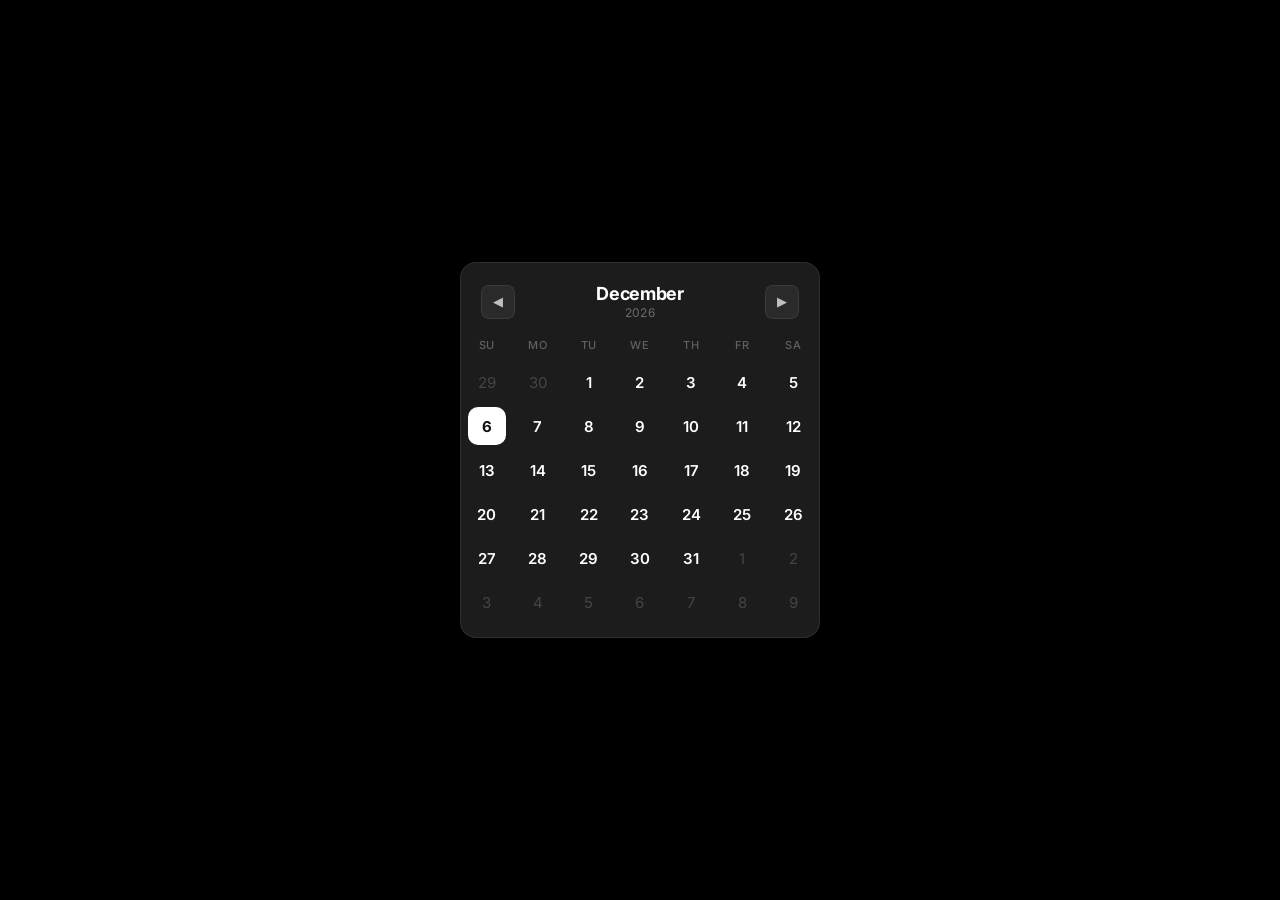
==== commit 20a7b966: "Add files via upload" ====
--- a/index.html
+++ b/index.html
@@ -1,15 +1,15 @@
 <!DOCTYPE html>
 <html lang="en">
 <head>
-    <meta charset="UTF-8">
-    <meta name="viewport" content="width=device-width, initial-scale=1.0">
-    <title>Calendar Widget</title>
-    <link rel="stylesheet" href="calendar.css">
+<meta charset="UTF-8">
+<meta name="viewport" content="width=device-width, initial-scale=1.0">
+<title>Calendar Widget</title>
+<link rel="stylesheet" href="calendar.css">
 </head>
 <body>
-    <div class="wrapper">
-        <div id="calendar"></div>
-    </div>
-    <script src="calendar.js"></script>
+<div class="wrapper">
+  <div id="calendar"></div>
+</div>
+<script src="calendar.js"></script>
 </body>
 </html>
--- a/calendar.css
+++ b/calendar.css
@@ -1,4 +1,4 @@
-@import url('https://fonts.googleapis.com/css2?family=Outfit:wght@300;400;500;600;700&display=swap');
+@import url('https://fonts.googleapis.com/css2?family=Inter:wght@400;500;600;700&display=swap');
 
 * {
     box-sizing: border-box;
@@ -7,141 +7,136 @@
 }
 
 body {
-    background: transparent;
-    font-family: 'Outfit', sans-serif;
-    padding: 0;
-    margin: 0;
+    background: #000;
+    font-family: 'Inter', -apple-system, BlinkMacSystemFont, sans-serif;
+    display: flex;
+    align-items: center;
+    justify-content: center;
+    min-height: 100vh;
+    padding: 20px;
 }
 
 .wrapper {
     display: flex;
-    align-items: flex-start;
-    justify-content: flex-start;
-    padding: 0;
+    align-items: center;
+    justify-content: center;
 }
 
 #calendar {
-    width: 100%;
-    max-width: 360px;
+    background: #1c1c1c;
+    border-radius: 16px;
+    padding: 0;
+    width: 360px;
+    overflow: hidden;
+    border: 1px solid rgba(255,255,255,0.08);
 }
 
 table {
-    border-collapse: separate;
-    border-spacing: 0;
+    border-collapse: collapse;
     table-layout: fixed;
     width: 100%;
-    background: rgba(255, 255, 255, 0.04);
-    border-radius: 14px;
-    overflow: hidden;
-    border: 1px solid rgba(255, 255, 255, 0.08);
 }
 
-/* ── Header ── */
-.month {
-    background: transparent;
-    color: #ffffff;
-    font-size: 17px;
-    font-weight: 600;
-    letter-spacing: -0.01em;
-    padding: 16px 16px 14px;
-    position: relative;
-    text-align: center;
-    border-bottom: 1px solid rgba(255, 255, 255, 0.07);
+/* ── Header row ── */
+.cal-header {
+    display: flex;
+    align-items: center;
+    justify-content: space-between;
+    padding: 20px 20px 4px;
 }
 
-.year {
-    display: block;
-    font-size: 11px;
-    font-weight: 400;
-    color: rgba(255, 255, 255, 0.45);
-    letter-spacing: 0.06em;
-    text-transform: uppercase;
-    margin-top: 2px;
+.cal-header-title {
+    text-align: center;
 }
 
-/* ── Nav buttons ── */
-.boto-prev,
-.boto-next {
-    background: rgba(255, 255, 255, 0.1);
-    color: rgba(255, 255, 255, 0.7);
-    border: 1px solid rgba(255, 255, 255, 0.12);
-    font-size: 14px;
-    width: 28px;
-    height: 28px;
-    position: absolute;
-    top: 50%;
-    transform: translateY(-50%);
+.cal-month-name {
+    display: block;
+    font-size: 18px;
+    font-weight: 700;
+    color: #fff;
+    letter-spacing: -0.3px;
+}
+
+.cal-year-name {
+    display: block;
+    font-size: 12px;
+    font-weight: 400;
+    color: rgba(255,255,255,0.35);
+    margin-top: 1px;
+    letter-spacing: 0.1px;
+}
+
+.nav-btn {
+    background: #2a2a2a;
+    color: rgba(255,255,255,0.7);
+    border: 1px solid rgba(255,255,255,0.08);
+    width: 34px;
+    height: 34px;
     border-radius: 8px;
     cursor: pointer;
     display: flex;
     align-items: center;
     justify-content: center;
+    font-size: 13px;
     transition: background 0.15s, color 0.15s;
-    line-height: 1;
+    flex-shrink: 0;
 }
 
-.boto-prev { left: 12px; }
-.boto-next { right: 12px; }
-
-.boto-prev:hover,
-.boto-next:hover {
-    background: rgba(255, 255, 255, 0.18);
+.nav-btn:hover {
+    background: #333;
     color: #fff;
 }
 
-/* ── Day headers ── */
-th.day-header {
-    font-size: 10.5px;
+/* ── Day-of-week headers ── */
+.day-header {
+    font-size: 11px;
     font-weight: 500;
-    color: rgba(255, 255, 255, 0.35);
+    color: rgba(255,255,255,0.3);
     text-transform: uppercase;
-    letter-spacing: 0.08em;
-    padding: 10px 4px 8px;
+    letter-spacing: 0.5px;
+    padding: 14px 0 8px;
     text-align: center;
-    border-bottom: 1px solid rgba(255, 255, 255, 0.06);
 }
 
-/* ── Cells ── */
+/* ── Day cells ── */
 td {
-    padding: 3px 4px;
     text-align: center;
+    padding: 3px 0;
 }
 
 td > span {
     display: flex;
     align-items: center;
     justify-content: center;
-    width: 34px;
-    height: 34px;
+    width: 38px;
+    height: 38px;
     margin: 0 auto;
-    border-radius: 8px;
-    font-size: 13px;
-    font-weight: 500;
-    color: rgba(255, 255, 255, 0.85);
+    border-radius: 10px;
+    font-size: 15px;
+    font-weight: 600;
+    color: #fff;
     cursor: pointer;
-    transition: background 0.12s, color 0.12s;
+    transition: background 0.12s;
 }
 
 td:not(.fora):not(.avui) > span:hover {
-    background: rgba(255, 255, 255, 0.1);
-    color: #fff;
+    background: rgba(255,255,255,0.08);
 }
 
 /* ── Today ── */
 td.avui > span {
-    background: #ffffff;
-    color: #111111;
+    background: #fff;
+    color: #111;
     font-weight: 700;
 }
 
 /* ── Out-of-month ── */
 td.fora > span {
-    color: rgba(255, 255, 255, 0.2);
-    font-weight: 300;
+    color: rgba(255,255,255,0.18);
+    font-weight: 400;
     cursor: default;
 }
 
-/* ── Last row no border ── */
 tr:last-child td {
-    padding-bottom: 6px;
+    padding-bottom: 16px;
 }
